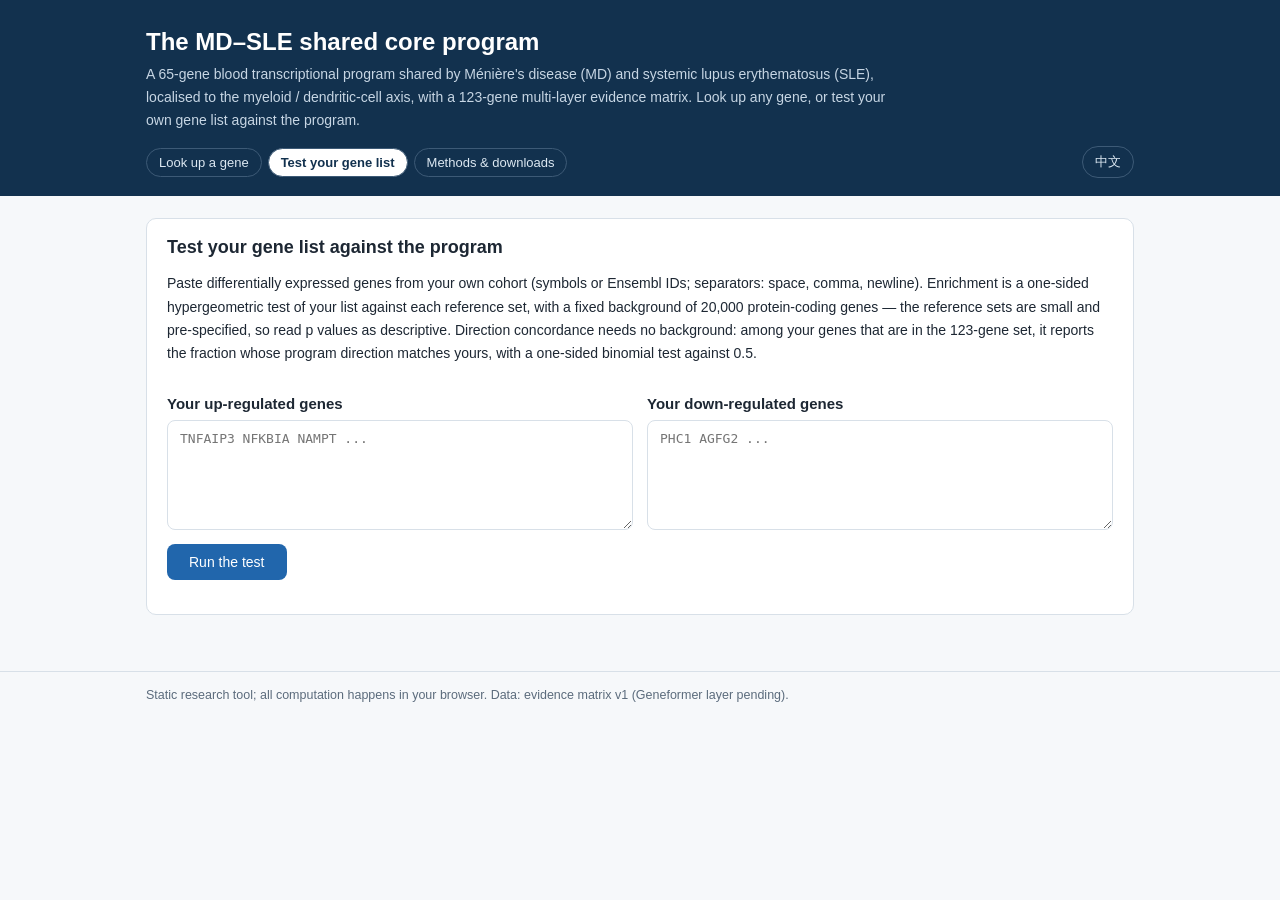
==== analyze.html @ d8c7081f "MD-SLE shared program explorer: gene lookup + list test + methods (data v1, Zenodo 10.5281/zenodo.23" ====
<!DOCTYPE html>
<html lang="en">
<head>
<meta charset="utf-8">
<meta name="viewport" content="width=device-width, initial-scale=1">
<title>Test Your Gene List — MD–SLE Shared Core Program</title>
<link rel="stylesheet" href="style.css?v=1">
</head>
<body>
<header>
  <div class="wrap">
    <h1 data-i18n="title">The MD–SLE shared core program</h1>
    <p data-i18n="subtitle"></p>
    <nav>
      <a href="index.html" data-i18n="nav_lookup"></a>
      <a href="analyze.html" class="on" data-i18n="nav_analyze"></a>
      <a href="methods.html" data-i18n="nav_methods"></a>
      <span class="sp"></span>
      <button class="langbtn" id="langbtn" onclick="toggleLang()">中文</button>
    </nav>
  </div>
</header>
<main>
  <div class="wrap">
    <div class="card">
      <h2 data-i18n="an_h"></h2>
      <p data-i18n="an_intro"></p>
      <div class="cols">
        <div><h3 data-i18n="your_up"></h3><textarea id="up" placeholder="TNFAIP3 NFKBIA NAMPT ..."></textarea></div>
        <div><h3 data-i18n="your_dn"></h3><textarea id="dn" placeholder="PHC1 AGFG2 ..."></textarea></div>
      </div>
      <button class="go" onclick="runAnalyze()" data-i18n="run"></button>
      <div id="anout" style="margin-top:16px"></div>
    </div>
  </div>
</main>
<footer>
  <div class="wrap"><span data-i18n="foot"></span></div>
</footer>
<script src="data.js?v=1"></script>
<script src="app.js?v=1"></script>
</body>
</html>
---- style.css ----
:root{--ink:#1d2733;--mut:#5b6b7c;--acc:#2166ac;--acc2:#b2182b;--line:#d8e0e8;--bg:#f6f8fa;--card:#fff}
*{box-sizing:border-box}
body{margin:0;font-family:-apple-system,"Segoe UI",Roboto,"Helvetica Neue",Arial,sans-serif;color:var(--ink);background:var(--bg)}
header{background:#12314e;color:#fff;padding:26px 20px 18px}
.wrap{max-width:1020px;margin:0 auto;padding:0 16px}
header h1{margin:0 0 6px;font-size:24px;line-height:1.3}
header p{margin:0;color:#c7d6e4;font-size:14px;max-width:760px}
nav{display:flex;gap:6px;flex-wrap:wrap;margin-top:14px;align-items:center}
nav a{color:#dce8f2;text-decoration:none;padding:6px 12px;border:1px solid #3d5a76;border-radius:16px;font-size:13px}
nav a.on{background:#fff;color:#12314e;font-weight:600}
nav .sp{flex:1}
.langbtn{background:transparent;border:1px solid #3d5a76;color:#dce8f2;border-radius:16px;padding:6px 12px;cursor:pointer;font-size:13px}
main{padding:22px 0 40px}
.card{background:var(--card);border:1px solid var(--line);border-radius:10px;padding:18px 20px;margin-bottom:16px}
.card h2{margin:0 0 10px;font-size:18px}
.card h3{margin:16px 0 8px;font-size:15px}
p,li{font-size:14px;line-height:1.65}
.small{font-size:12.5px;color:var(--mut)}
.stats{display:flex;gap:12px;flex-wrap:wrap}
.stat{flex:1;min-width:150px;background:#eef4fa;border-radius:8px;padding:12px 14px}
.stat b{display:block;font-size:21px;color:#12314e}
.stat span{font-size:12.5px;color:var(--mut)}
input[type=text]{width:100%;padding:10px 12px;border:1px solid var(--line);border-radius:8px;font-size:15px}
textarea{width:100%;min-height:110px;padding:10px 12px;border:1px solid var(--line);border-radius:8px;font-family:ui-monospace,Menlo,Consolas,monospace;font-size:13px}
button.go{background:var(--acc);color:#fff;border:0;border-radius:8px;padding:10px 22px;font-size:14px;cursor:pointer;margin-top:10px}
button.go:hover{background:#1a5288}
.cols{display:flex;gap:14px;flex-wrap:wrap}.cols>div{flex:1;min-width:260px}
table{border-collapse:collapse;width:100%;font-size:13px}
th,td{border-bottom:1px solid var(--line);padding:6px 8px;text-align:left;vertical-align:top}
th{color:var(--mut);font-weight:600}
.badge{display:inline-block;border-radius:10px;padding:1px 9px;font-size:12px;margin-right:5px;background:#eef4fa;color:#12314e;border:1px solid var(--line)}
.b-up{background:#fdeeee;color:var(--acc2);border-color:#f0caca}
.b-dn{background:#eaf1fb;color:var(--acc);border-color:#c4d7ee}
.kv{display:grid;grid-template-columns:repeat(auto-fill,minmax(300px,1fr));gap:4px 26px}
.kv div{font-size:13.5px;padding:5px 0;border-bottom:1px dotted var(--line)}
.kv b{color:var(--mut);font-weight:600;margin-right:8px}
.neg{color:var(--acc2)} .pos{color:#1a7a33}
footer{border-top:1px solid var(--line);padding:16px 0 30px;color:var(--mut);font-size:12.5px}
a{color:var(--acc)}
.bar{height:10px;background:linear-gradient(90deg,var(--acc),#7fb2dd);border-radius:5px}
code{background:#eef2f6;padding:1px 5px;border-radius:4px;font-size:12.5px}
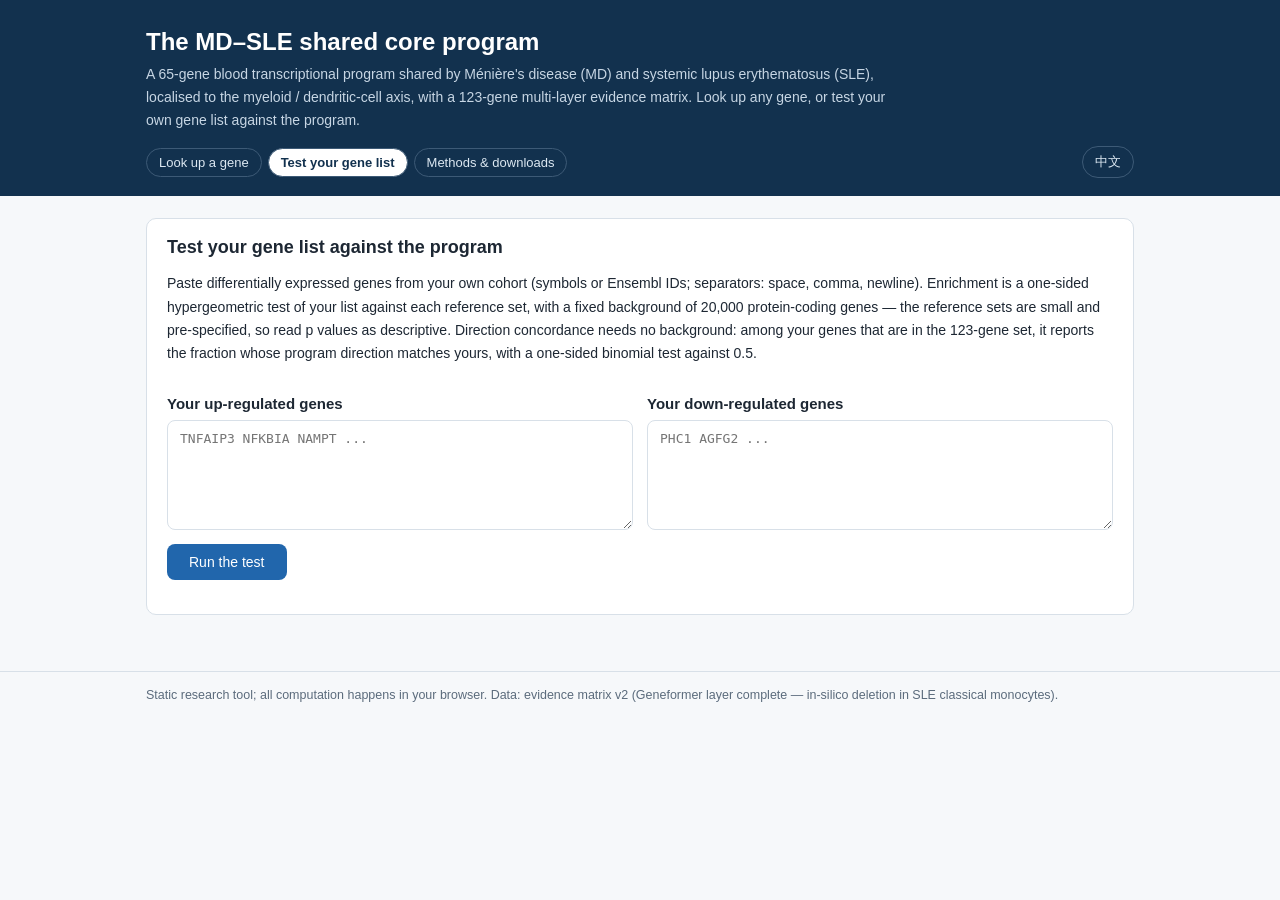
==== commit 1f93b47a: "Fill Geneformer layer: in-silico deletion impact in SLE classical monocytes (CEBPB 40.28%, TNFAIP3 3" ====
--- a/analyze.html
+++ b/analyze.html
@@ -4,7 +4,7 @@
 <meta charset="utf-8">
 <meta name="viewport" content="width=device-width, initial-scale=1">
 <title>Test Your Gene List — MD–SLE Shared Core Program</title>
-<link rel="stylesheet" href="style.css?v=1">
+<link rel="stylesheet" href="style.css?v=3">
 </head>
 <body>
 <header>
@@ -37,7 +37,7 @@
 <footer>
   <div class="wrap"><span data-i18n="foot"></span></div>
 </footer>
-<script src="data.js?v=1"></script>
-<script src="app.js?v=1"></script>
+<script src="data.js?v=3"></script>
+<script src="app.js?v=3"></script>
 </body>
 </html>
--- a/style.css
+++ b/style.css
@@ -18,7 +18,8 @@
 .small{font-size:12.5px;color:var(--mut)}
 .stats{display:flex;gap:12px;flex-wrap:wrap}
 .stat{flex:1;min-width:150px;background:#eef4fa;border-radius:8px;padding:12px 14px}
-.stat b{display:block;font-size:21px;color:#12314e}
+.stat b{display:block;font-size:21px;color:#12314e;overflow-wrap:anywhere}
+td:last-child{white-space:nowrap}
 .stat span{font-size:12.5px;color:var(--mut)}
 input[type=text]{width:100%;padding:10px 12px;border:1px solid var(--line);border-radius:8px;font-size:15px}
 textarea{width:100%;min-height:110px;padding:10px 12px;border:1px solid var(--line);border-radius:8px;font-family:ui-monospace,Menlo,Consolas,monospace;font-size:13px}
